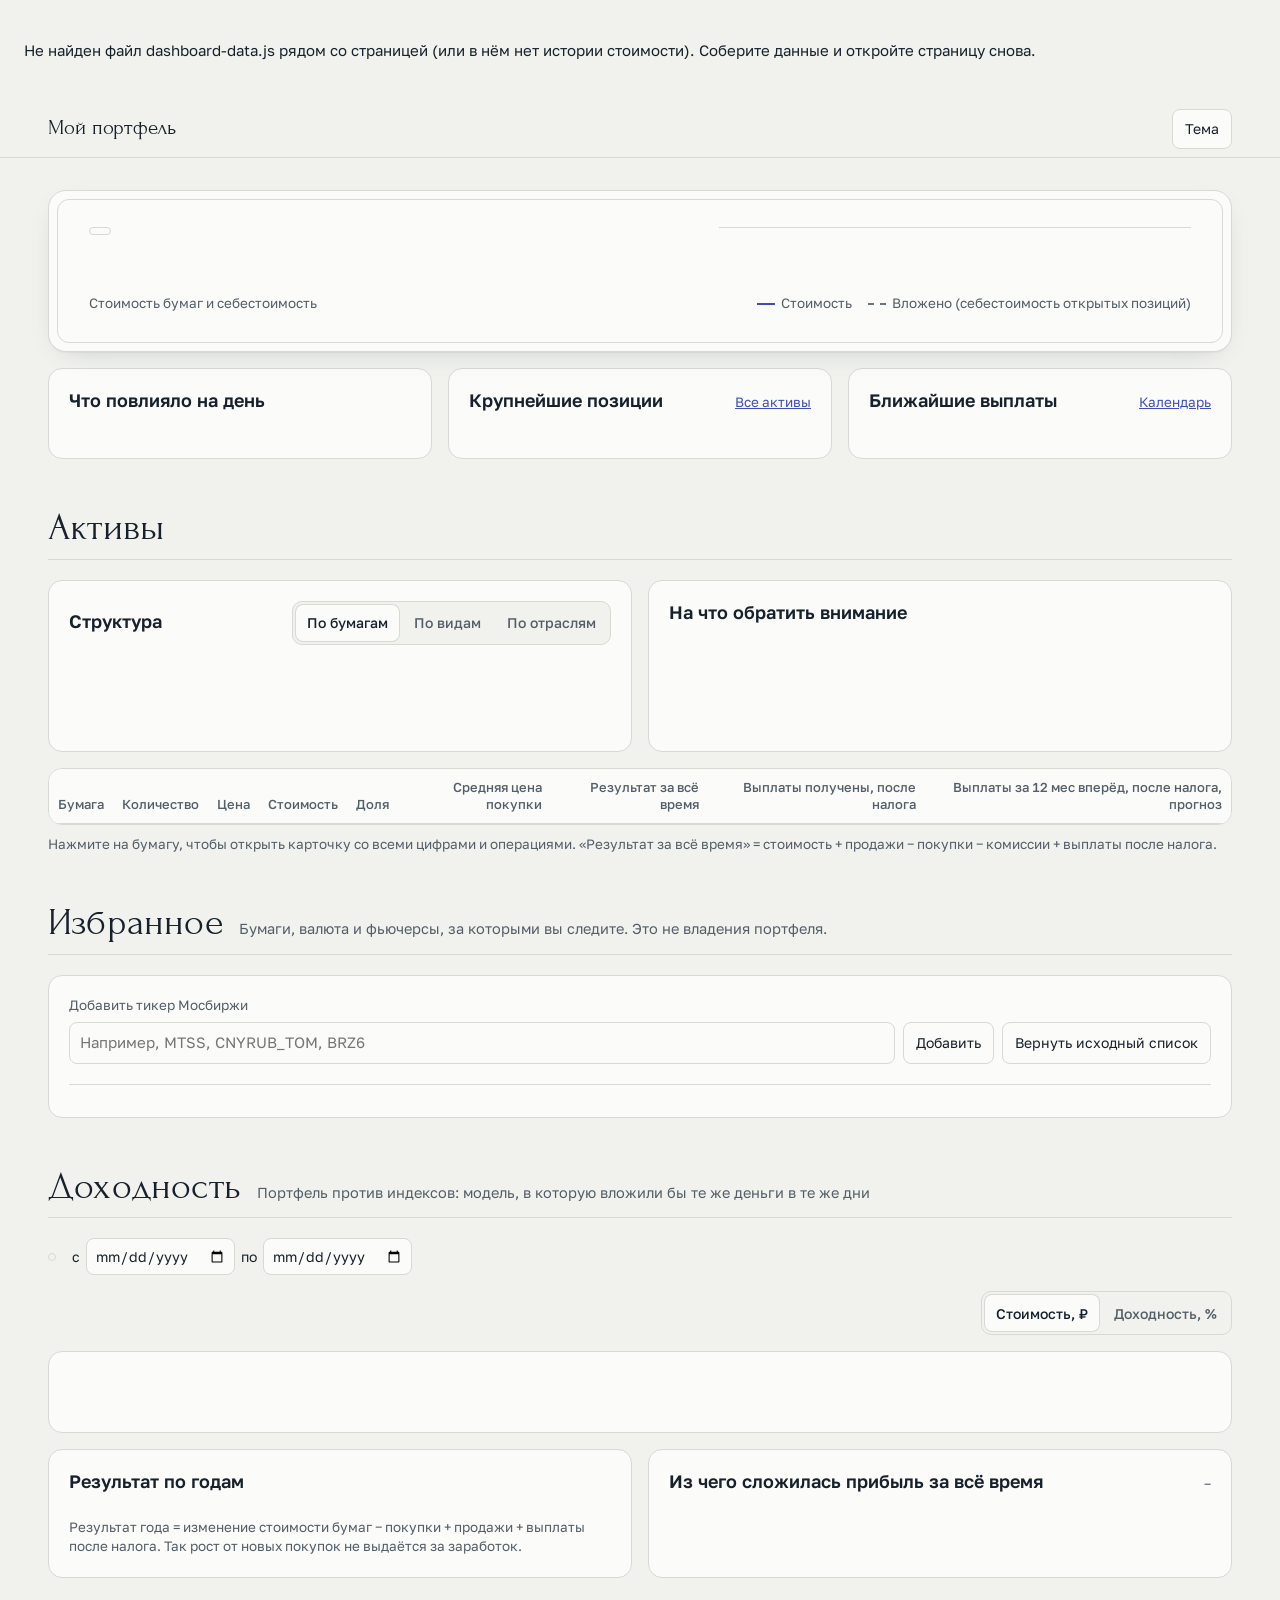
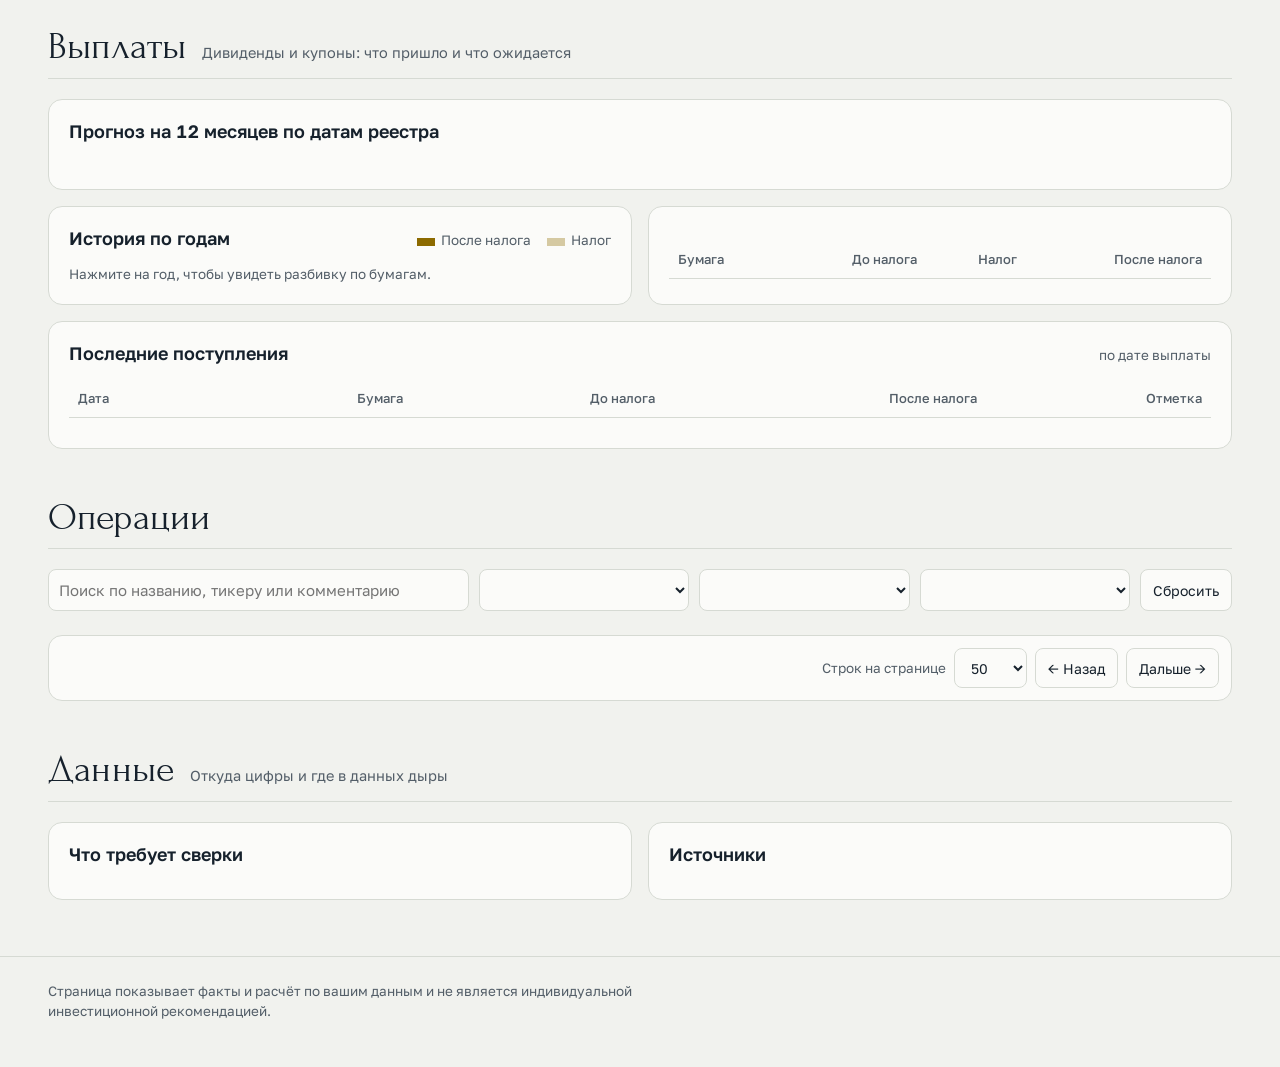
==== skills/portfolio/dashboard/index.html @ 291c9d01 "Навык «Портфель»: личный дашборд инвестиций для ИИ-агентов (DeepSeek Harness, Claude Code) Co-Author" ====
<!doctype html>
<html lang="ru">
<head>
<meta charset="utf-8">
<meta name="viewport" content="width=device-width, initial-scale=1, viewport-fit=cover">
<title>Мой портфель</title>
<meta name="claude:viewport-fit-sides" content="cover">
<link rel="preconnect" href="https://fonts.googleapis.com">
<link rel="preconnect" href="https://fonts.gstatic.com" crossorigin>
<link rel="stylesheet" href="https://fonts.googleapis.com/css2?family=Forum&family=Golos+Text:wght@400;500;600;700&display=swap">
<link rel="stylesheet" href="styles.css">
<!-- свои доработки оформления (обновление навыка этот файл не перезаписывает) -->
<link rel="stylesheet" href="custom.css">
</head>
<body>
<div class="pf-loader" role="status" aria-live="polite"><span class="pf-spin" aria-hidden="true"></span><span>Загружаем свежие цены с Мосбиржи…</span></div>
<header class="top">
  <div class="wrap">
    <a class="brand" href="#overview" id="brand">Мой портфель</a>
    <nav class="nav" aria-label="Разделы" id="nav"></nav>
    <span class="cur-sec" id="curSec">Обзор</span>
    <div class="top-right">
      <span class="stamp" id="stamp"></span>
      <select class="btn pf-sel" id="pfSel" aria-label="Портфель: все счета, брокер или счёт" hidden></select>
      <button class="btn" id="themeBtn" type="button">Тема<span class="tlabel" id="themeLabel">: как в системе</span></button>
      <button class="btn menu-btn" id="menuBtn" type="button" aria-expanded="false" aria-controls="menu">Разделы <span aria-hidden="true">▾</span></button>
    </div>
    <div class="menu" id="menu" hidden></div>
  </div>
</header>

<main class="wrap">
  <!-- ОБЗОР -->
  <section class="sec" id="overview" data-title="Обзор" style="padding-top:8px">
    <div class="cert">
      <canvas class="guil" id="guil" aria-hidden="true"></canvas>
      <div class="cert-in">
        <div>
          <div class="hero-tags"><div class="qstate" id="quoteState" role="status" aria-live="polite"></div><div class="qstate loaded" id="loadedState" hidden></div></div>
          <div class="eyebrow" id="heroLabel"></div>
          <div class="hero-num num" id="heroValue"></div>
          <div class="hero-split small" id="heroSplit"></div>
          <div class="day" id="heroDay"></div>
          <p class="thesis" id="thesis"></p>
        </div>
        <div class="kpis" id="kpis"></div>
        <div class="mini">
          <div class="mini-head">
            <span id="miniTitle">Стоимость бумаг и себестоимость</span>
            <span class="legend"><span><i style="border-color:var(--s-port)"></i>Стоимость</span><span><i class="dash" style="border-color:var(--s-inv)"></i>Вложено (себестоимость открытых позиций)</span></span>
          </div>
          <div class="chart" id="miniChart"></div>
        </div>
      </div>
    </div>

    <div class="grid g3" style="margin-top:16px">
      <div class="panel">
        <div class="panel-head"><h3>Что повлияло на день</h3><span class="small muted" id="dayDate"></span></div>
        <div class="rows" id="dayRows"></div>
        <p class="small muted" id="dayNote" style="margin:12px 0 0"></p>
      </div>
      <div class="panel">
        <div class="panel-head"><h3>Крупнейшие позиции</h3><a class="small" href="#assets">Все активы</a></div>
        <div class="rows" id="topRows"></div>
      </div>
      <div class="panel">
        <div class="panel-head"><h3>Ближайшие выплаты</h3><a class="small" href="#payouts">Календарь</a></div>
        <div class="rows" id="nextPay"></div>
      </div>
    </div>
  </section>

  <!-- АКТИВЫ -->
  <section class="sec" id="assets" data-title="Активы">
    <div class="sec-head"><h2>Активы</h2><p id="assetsSub"></p></div>
    <div class="grid g2" style="margin-bottom:16px">
      <div class="panel">
        <div class="panel-head">
          <h3>Структура</h3>
          <div class="seg" role="group" aria-label="Разрез структуры" id="structSeg">
            <button type="button" data-m="pos" aria-pressed="true">По бумагам</button>
            <button type="button" data-m="kind" aria-pressed="false">По видам</button>
            <button type="button" data-m="sector" aria-pressed="false">По отраслям</button>
          </div>
        </div>
        <div class="strip" id="strip" role="img"></div>
        <div class="rows" id="structRows"></div>
        <p class="small muted" id="structNote" style="margin:12px 0 0"></p>
      </div>
      <div class="panel" style="display:grid;gap:12px;align-content:start">
        <h3>На что обратить внимание</h3>
        <div id="concentration" style="display:grid;gap:10px"></div>
      </div>
    </div>
    <div class="tbl-wrap pos-table">
      <table id="posTable">
        <thead><tr>
          <th>Бумага</th><th>Количество</th><th>Цена</th><th>Стоимость</th><th>Доля</th><th>Средняя цена покупки</th>
          <th>Результат за всё время</th><th>Выплаты получены, после налога</th><th>Выплаты за 12 мес вперёд, после налога, прогноз</th>
        </tr></thead>
        <tbody></tbody><tfoot></tfoot>
      </table>
    </div>
    <div class="cards" id="posCards"></div>
    <p class="small muted" style="margin:10px 0 0">Нажмите на бумагу, чтобы открыть карточку со всеми цифрами и операциями. «Результат за всё время» = стоимость + продажи − покупки − комиссии + выплаты после налога.</p>
  </section>

  <!-- ИЗБРАННОЕ -->
  <section class="sec" id="watch" data-title="Избранное">
    <div class="sec-head"><h2>Избранное</h2><p>Бумаги, валюта и фьючерсы, за которыми вы следите. Это не владения портфеля.</p></div>
    <div class="panel">
      <form class="wl-form" id="wlForm" autocomplete="off">
        <label class="small muted" for="wlInput">Добавить тикер Мосбиржи</label>
        <div class="wl-in"><input id="wlInput" type="text" placeholder="Например, MTSS, CNYRUB_TOM, BRZ6" spellcheck="false"><button class="btn" type="submit" id="wlAdd">Добавить</button><button class="btn" type="button" id="wlReset">Вернуть исходный список</button></div>
        <div class="small" id="wlMsg" role="status" aria-live="polite"></div>
      </form>
      <div class="wl-list" id="wlList"></div>
      <p class="small muted" id="wlNote" style="margin:12px 0 0"></p>
    </div>
  </section>

  <!-- ДОХОДНОСТЬ -->
  <section class="sec" id="returns" data-title="Доходность">
    <div class="sec-head"><h2>Доходность</h2><p>Портфель против индексов: модель, в которую вложили бы те же деньги в те же дни</p></div>
    <div class="controls">
      <div class="seg" role="group" aria-label="Период" id="periodSeg"></div>
      <div class="daterange"><label for="dFrom">с</label><input type="date" id="dFrom"><label for="dTo">по</label><input type="date" id="dTo"></div>
    </div>
    <div class="controls">
      <div class="chips" id="idxChips" role="group" aria-label="Индексы для сравнения"></div>
      <div class="seg" role="group" aria-label="Режим графика" id="modeSeg" style="margin-left:auto">
        <button type="button" data-m="rub" aria-pressed="true">Стоимость, ₽</button>
        <button type="button" data-m="pct" aria-pressed="false">Доходность, %</button>
      </div>
    </div>
    <div class="panel" style="margin-bottom:16px">
      <div class="panel-head"><h3 id="periodTitle"></h3><span class="small muted" id="periodSub"></span></div>
      <div class="vs-cards" id="vsCards"></div>
      <div class="legend" id="bigLegend" style="margin-bottom:8px"></div>
      <div class="chart" id="bigChart"></div>
      <p class="small muted" id="modeNote" style="margin:10px 0 0"></p>
    </div>
    <div class="grid g2">
      <div class="panel">
        <div class="panel-head"><h3>Результат по годам</h3><span class="small muted" id="yearsSub"></span></div>
        <div class="legend" id="yearsLegend" style="margin-bottom:8px"></div>
        <div class="chart" id="yearsChart"></div>
        <p class="small muted" style="margin:10px 0 0">Результат года = изменение стоимости бумаг − покупки + продажи + выплаты после налога. Так рост от новых покупок не выдаётся за заработок.</p>
      </div>
      <div class="panel">
        <div class="panel-head"><h3>Из чего сложилась прибыль за всё время</h3><span class="small muted"><span id="chainFrom"></span> – <span id="chainTo"></span></span></div>
        <div class="chain" id="chain"></div>
      </div>
    </div>
  </section>

  <!-- ВЫПЛАТЫ -->
  <section class="sec" id="payouts" data-title="Выплаты">
    <div class="sec-head"><h2>Выплаты</h2><p>Дивиденды и купоны: что пришло и что ожидается</p></div>
    <div class="panel" style="margin-bottom:16px">
      <div class="panel-head"><h3>Прогноз на 12 месяцев по датам реестра</h3><span class="small muted" id="fcSub"></span></div>
      <div class="cal" id="cal"></div>
      <p class="small muted" id="fcNote" style="margin:12px 0 0"></p>
    </div>
    <div class="grid g2">
      <div class="panel">
        <div class="panel-head"><h3>История по годам</h3>
          <span class="legend"><span><i style="border-color:var(--gold);border-top-width:8px"></i>После налога</span><span><i style="border-color:var(--gold);border-top-width:8px;opacity:.35"></i>Налог</span></span>
        </div>
        <div class="chart" id="divChart"></div>
        <p class="small muted" style="margin:8px 0 0">Нажмите на год, чтобы увидеть разбивку по бумагам.</p>
      </div>
      <div class="panel">
        <div class="panel-head"><h3 id="yearTitle"></h3><div class="yearpick" id="yearPick"></div></div>
        <div class="tbl-wrap" style="border:0;border-radius:0">
          <table id="yearTable"><thead><tr><th>Бумага</th><th>До налога</th><th>Налог</th><th>После налога</th></tr></thead><tbody></tbody><tfoot></tfoot></table>
        </div>
      </div>
    </div>
    <div class="panel" style="margin-top:16px">
      <div class="panel-head"><h3>Последние поступления</h3><span class="small muted">по дате выплаты</span></div>
      <div class="tbl-wrap" style="border:0;border-radius:0">
        <table id="lastPay"><thead><tr><th>Дата</th><th>Бумага</th><th>До налога</th><th>После налога</th><th>Отметка</th></tr></thead><tbody></tbody></table>
      </div>
      <p class="small muted" id="estNote" style="margin:10px 0 0"></p>
    </div>
  </section>

  <!-- ОПЕРАЦИИ -->
  <section class="sec" id="ops" data-title="Операции">
    <div class="sec-head"><h2>Операции</h2><p id="opsSub"></p></div>
    <div class="filters">
      <input class="search" id="fQ" type="search" placeholder="Поиск по названию, тикеру или комментарию" aria-label="Поиск">
      <select id="fType" aria-label="Тип операции"></select>
      <select id="fTicker" aria-label="Бумага"></select>
      <select id="fYear" aria-label="Год"></select>
      <button class="btn" id="fReset" type="button">Сбросить</button>
    </div>
    <div class="ops-sum" id="opsSum"></div>
    <div class="tbl-wrap">
      <div class="op-list" id="opList"></div>
      <div class="pager">
        <span class="small muted" id="pgInfo"></span>
        <span style="display:flex;gap:8px;align-items:center;flex-wrap:wrap">
          <label class="small muted" for="pgSize">Строк на странице</label>
          <select id="pgSize" class="btn"><option>25</option><option selected>50</option><option>100</option></select>
          <button class="btn" id="pgPrev" type="button">← Назад</button>
          <button class="btn" id="pgNext" type="button">Дальше →</button>
        </span>
      </div>
    </div>
  </section>

  <!-- ДАННЫЕ -->
  <section class="sec" id="data" data-title="Данные">
    <div class="sec-head"><h2>Данные</h2><p id="dataSub">Откуда цифры и где в данных дыры</p></div>
    <div class="grid g2">
      <div class="panel" style="display:grid;gap:12px;align-content:start">
        <h3>Что требует сверки</h3>
        <div id="warns" style="display:grid;gap:10px"></div>
      </div>
      <div class="panel" style="display:grid;gap:12px;align-content:start">
        <h3>Источники</h3>
        <div class="facts" style="grid-template-columns:1fr" id="srcFacts"></div>
      </div>
    </div>
    <div class="panel" style="margin-top:16px" id="reconPanel" hidden>
      <div class="panel-head"><h3>Сверка со Snowball</h3><span class="small muted" id="reconSub"></span></div>
      <div class="tbl-wrap" style="border:0;border-radius:0">
        <table class="recon" id="recon"><thead><tr><th>Показатель</th><th>Здесь</th><th>Snowball</th><th>Почему отличается</th></tr></thead><tbody></tbody></table>
      </div>
    </div>
  </section>
</main>

<footer>
  <div class="wrap">
    <p>Страница показывает факты и расчёт по вашим данным и не является индивидуальной инвестиционной рекомендацией.</p>
    <p id="footSrc"></p>
  </div>
</footer>

<dialog id="dlg" aria-labelledby="dlgTitle">
  <div class="dlg-h"><div><h3 id="dlgTitle"></h3><div class="small muted" id="dlgSub"></div></div><button class="btn" type="button" id="dlgClose">Закрыть</button></div>
  <div class="dlg-b" id="dlgBody"></div>
</dialog>

<!-- Данные человека: файл рядом со страницей, задаёт window.DATA -->
<script src="dashboard-data.js"></script>
<!-- Код дашборда: обычные скрипты по порядку (не модули — страница открывается с диска) -->
<script src="js/core.js"></script>
<script src="js/charts.js"></script>
<script src="js/benchmark.js"></script>
<script src="js/live.js"></script>
<script src="js/overview.js"></script>
<script src="js/assets.js"></script>
<script src="js/watchlist.js"></script>
<script src="js/returns.js"></script>
<script src="js/payouts.js"></script>
<script src="js/operations.js"></script>
<script src="js/data.js"></script>
<!-- свои доработки (обновление навыка этот файл не перезаписывает); подключён до app.js -->
<script src="custom.js"></script>
<script src="js/app.js"></script>
</body>
</html>
---- skills/portfolio/dashboard/styles.css ----
/* Стили дашборда. В начале — токены темы (цвета, шрифты): меняйте оформление здесь, а не по всему файлу. */
/* Раскладка: «ценная бумага» — первый экран оформлен как лист сертификата с гильошем и главной суммой,
   дальше — спокойная книга учёта: разделы друг под другом, липкая навигация, числа по правому краю. */
:root {
  /* палитра: бумага, чернила, вторичный текст, линейка, индиго ценной бумаги (портфель), золото выплат */
  --paper: #F1F2EE;
  --sheet: #FBFBF9;
  --ink: #16212C;
  --muted: #535E68;
  --rule: #D6DAD3;
  --accent: #3F4FB8;
  --gold: #8C6A00;
  /* смысловые цвета результата — отдельно от акцента */
  --up: #12704A;
  --down: #B3261E;
  --warn: #9A5B00;
  /* серии графиков (проверено валидатором на светлом фоне) */
  --s-port: #3F4FB8;
  --s-MCFTR: #008C80;
  --s-IMOEX: #D0661F;
  --s-RGBITR: #B8458A;
  --s-RUCBTRNS: #A88600;
  --s-inv: #6A747D;
  --accent-soft: rgba(63, 79, 184, .10);
  --gold-soft: rgba(140, 106, 0, .14);
  --shadow: 0 1px 0 rgba(22, 33, 44, .04), 0 8px 28px -18px rgba(22, 33, 44, .35);
  /* шрифты: Forum — гравированные заголовки (сдержанно), Golos Text — текст и все числа */
  --f-display: "Forum", "Times New Roman", serif;
  --f-body: "Golos Text", "Segoe UI", system-ui, -apple-system, sans-serif;
  color-scheme: light;
}
@media (prefers-color-scheme: dark) {
  :root:not([data-theme="light"]) {
    --paper: #0E1317; --sheet: #151B21; --ink: #E7EAE4; --muted: #A1ABB3; --rule: #2A343C;
    --accent: #8C99F2; --gold: #E0B54A; --up: #4CC38A; --down: #FF8A7A; --warn: #E9A23B;
    --s-port: #7584EC; --s-MCFTR: #159A92; --s-IMOEX: #D2692A; --s-RGBITR: #CC5A9A; --s-RUCBTRNS: #AE8A00; --s-inv: #8E98A1;
    --accent-soft: rgba(140, 153, 242, .13); --gold-soft: rgba(224, 181, 74, .14);
    --shadow: 0 1px 0 rgba(0,0,0,.2), 0 10px 30px -20px rgba(0,0,0,.8);
    color-scheme: dark;
  }
}
:root[data-theme="dark"] {
  --paper: #0E1317; --sheet: #151B21; --ink: #E7EAE4; --muted: #A1ABB3; --rule: #2A343C;
  --accent: #8C99F2; --gold: #E0B54A; --up: #4CC38A; --down: #FF8A7A; --warn: #E9A23B;
  --s-port: #7584EC; --s-MCFTR: #159A92; --s-IMOEX: #D2692A; --s-RGBITR: #CC5A9A; --s-RUCBTRNS: #AE8A00; --s-inv: #8E98A1;
  --accent-soft: rgba(140, 153, 242, .13); --gold-soft: rgba(224, 181, 74, .14);
  --shadow: 0 1px 0 rgba(0,0,0,.2), 0 10px 30px -20px rgba(0,0,0,.8);
  color-scheme: dark;
}

*, *::before, *::after { box-sizing: border-box; }
html { -webkit-text-size-adjust: 100%; scroll-behavior: smooth; padding-top: env(safe-area-inset-top, 0px); padding-bottom: env(safe-area-inset-bottom, 0px); }
@media (prefers-reduced-motion: reduce) { html { scroll-behavior: auto; } * { transition: none !important; animation: none !important; } }
body { margin: 0; background: var(--paper); color: var(--ink); font: 400 15px/1.5 var(--f-body); font-variant-numeric: tabular-nums; }
[hidden] { display: none !important; }
a { color: var(--accent); }
button, input, select { font: inherit; color: inherit; }
:focus-visible { outline: 2px solid var(--accent); outline-offset: 2px; border-radius: 4px; }
.num { font-variant-numeric: tabular-nums; white-space: nowrap; }
.up { color: var(--up); } .down { color: var(--down); }
.muted { color: var(--muted); }
.small { font-size: 13.5px; line-height: 1.45; }

.wrap { max-width: 1240px; margin: 0 auto; padding-left: max(16px, env(safe-area-inset-left, 0px)); padding-right: max(16px, env(safe-area-inset-right, 0px)); }
@media (min-width: 768px) { .wrap { padding-left: max(28px, env(safe-area-inset-left, 0px)); padding-right: max(28px, env(safe-area-inset-right, 0px)); } }

/* шапка и навигация */
.top { position: sticky; top: env(safe-area-inset-top, 0px); z-index: 20; background: color-mix(in srgb, var(--paper) 88%, transparent); backdrop-filter: blur(10px); -webkit-backdrop-filter: blur(10px); border-bottom: 1px solid var(--rule); }
.top .wrap { display: flex; align-items: center; gap: 16px; min-height: 56px; }
.brand { font-family: var(--f-display); font-size: 21px; letter-spacing: .01em; white-space: nowrap; text-decoration: none; color: var(--ink); }
.nav { display: flex; gap: 2px; margin-left: 8px; }
.nav a { text-decoration: none; color: var(--muted); padding: 8px 12px; border-radius: 8px; font-weight: 500; font-size: 15px; }
.nav a:hover { color: var(--ink); background: var(--accent-soft); }
.nav a.on { color: var(--ink); box-shadow: inset 0 -2px 0 var(--accent); border-radius: 0; }
.top-right { margin-left: auto; display: flex; align-items: center; gap: 8px; }
.stamp { font-size: 13px; color: var(--muted); white-space: nowrap; display: inline-flex; align-items: center; gap: 6px; }
#themeBtn { white-space: nowrap; }
@media (max-width: 1180px) { .stamp { display: none; } }
@media (max-width: 1300px) { .tlabel { display: none; } }
.btn { border: 1px solid var(--rule); background: var(--sheet); border-radius: 8px; padding: 8px 12px; min-height: 40px; cursor: pointer; font-size: 14px; }
.btn:hover { border-color: var(--muted); }
/* переключатель портфеля (Все счета / брокер / счёт) — тот же вид, что у кнопок */
.pf-sel { flex: 0 1 auto; max-width: 220px; min-width: 96px; text-overflow: ellipsis; padding-right: 8px; color: var(--ink); }
.has-pf .top-right { min-width: 0; }
/* с переключателем в шапке тесно: штамп цен (он же есть на первом экране) и подпись темы не показываем */
.has-pf .stamp, .has-pf .tlabel { display: none; }
.pf-sel optgroup, .pf-sel option { background: var(--sheet); color: var(--ink); }
.menu-btn, .cur-sec { display: none; }
.menu { position: absolute; right: max(16px, env(safe-area-inset-right, 0px)); top: 100%; background: var(--sheet); border: 1px solid var(--rule); border-radius: 12px; box-shadow: var(--shadow); padding: 6px; display: grid; min-width: 200px; }
.menu a { padding: 12px 14px; text-decoration: none; color: var(--ink); border-radius: 8px; font-size: 16px; }
.menu a:hover, .menu a.on { background: var(--accent-soft); }
/* меню «Разделы» вместо строки разделов: до 1020 px (строка разделов шире), с переключателем портфеля — до 1120 px */
@media (min-width: 1021px) { body:not(.has-pf) .menu { display: none !important; } }
@media (min-width: 1121px) { .menu { display: none !important; } }
@media (min-width: 1021px) and (max-width: 1120px) {
  .has-pf .nav { display: none; }
  .has-pf .menu-btn { display: inline-flex; align-items: center; gap: 6px; }
  .has-pf .cur-sec { display: block; font-family: var(--f-display); font-size: 22px; white-space: nowrap; overflow: hidden; text-overflow: ellipsis; min-width: 0; }
  .has-pf .brand { display: none; }
}
@media (max-width: 1020px) {
  .nav { display: none; }
  .menu-btn { display: inline-flex; align-items: center; gap: 6px; }
  .cur-sec { display: block; font-family: var(--f-display); font-size: 22px; white-space: nowrap; overflow: hidden; text-overflow: ellipsis; min-width: 0; }
  .stamp, .brand, .tlabel { display: none; }
}
@media (max-width: 560px) {
  /* на телефоне место в шапке — переключателю портфеля; название раздела есть в меню «Разделы» */
  .has-pf .cur-sec { display: none; }
  .has-pf .top-right { flex: 1 1 auto; min-width: 0; }
  .has-pf .pf-sel { flex: 1 1 auto; max-width: none; width: 0; }
}

/* разделы */
main { padding-block: 24px 48px; }
section.sec { scroll-margin-top: calc(72px + env(safe-area-inset-top, 0px)); padding-block: 40px 8px; }
.sec-head { display: flex; align-items: baseline; gap: 16px; flex-wrap: wrap; margin-bottom: 20px; border-bottom: 1px solid var(--rule); padding-bottom: 10px; }
h1, h2, h3 { text-wrap: balance; margin: 0; }
h2 { font-family: var(--f-display); font-weight: 400; font-size: clamp(28px, 4vw, 38px); line-height: 1.1; letter-spacing: .005em; }
h3 { font-size: 18px; font-weight: 600; line-height: 1.3; }
.sec-head p { margin: 0; color: var(--muted); font-size: 14.5px; }
.panel { background: var(--sheet); border: 1px solid var(--rule); border-radius: 14px; padding: 20px; min-width: 0; }
.panel-head { display: flex; align-items: baseline; justify-content: space-between; gap: 12px; flex-wrap: wrap; margin-bottom: 14px; }
.panel-head .small { margin: 0; }
.grid { display: grid; gap: 16px; }
.g3 { grid-template-columns: repeat(3, minmax(0, 1fr)); }
.g2 { grid-template-columns: repeat(2, minmax(0, 1fr)); }
@media (max-width: 1000px) { .g3 { grid-template-columns: 1fr 1fr; } .g3 > :last-child { grid-column: 1 / -1; } }
@media (max-width: 700px) { .g3, .g2 { grid-template-columns: 1fr; } .g3 > :last-child { grid-column: auto; } }
.link { background: none; border: 0; padding: 0; color: var(--accent); cursor: pointer; text-decoration: underline; text-underline-offset: 3px; font-size: 14px; }

/* первый экран — лист ценной бумаги */
.cert { position: relative; overflow: hidden; background: var(--sheet); border: 1px solid var(--rule); border-radius: 18px; box-shadow: var(--shadow); }
.cert::before { content: ""; position: absolute; inset: 8px; border: 1px solid var(--rule); border-radius: 12px; pointer-events: none; }
.cert canvas.guil { position: absolute; right: -6%; top: 50%; transform: translateY(-50%); width: min(620px, 70%); aspect-ratio: 1; height: auto; pointer-events: none; }
.cert-in { position: relative; display: grid; grid-template-columns: minmax(0, 1.25fr) minmax(0, 1fr); gap: 28px 40px; padding: 36px 40px 32px; }
@media (max-width: 900px) { .cert-in { grid-template-columns: 1fr; padding: 26px 22px 22px; } .cert canvas.guil { width: 120%; right: -50%; top: 18%; opacity: .35; } }
.eyebrow { font-size: 13.5px; color: var(--muted); letter-spacing: .02em; }
.hero-num { font-size: clamp(40px, 7.4vw, 76px); font-weight: 600; line-height: 1.04; letter-spacing: -.02em; margin: 6px 0 10px; white-space: nowrap; }
.hero-num .cur { font-weight: 400; color: var(--muted); font-size: .62em; margin-left: .12em; }
.day { display: flex; gap: 10px; align-items: baseline; flex-wrap: wrap; font-size: 18px; font-weight: 600; }
.day .small { font-weight: 400; color: var(--muted); }
.thesis { margin: 22px 0 0; font-size: 19px; line-height: 1.45; max-width: 36ch; }
.thesis b { font-weight: 600; }
.thesis .small { display: block; margin-top: 6px; font-size: 13.5px; }
.kpis { display: grid; gap: 0; align-content: start; border-top: 1px solid var(--rule); }
.kpi { padding: 14px 0; border-bottom: 1px solid var(--rule); display: grid; grid-template-columns: minmax(0, 1fr) auto; gap: 2px 16px; align-items: baseline; }
.kpi .k-l { font-size: 14px; color: var(--muted); }
.kpi .k-v { font-size: clamp(22px, 2.6vw, 28px); font-weight: 600; line-height: 1.2; text-align: right; white-space: nowrap; }
.kpi .k-n { grid-column: 1 / -1; font-size: 13px; color: var(--muted); }
@media (max-width: 480px) { .kpi { grid-template-columns: 1fr; } .kpi .k-v { text-align: left; } }
.mini { grid-column: 1 / -1; }
.mini-head { display: flex; justify-content: space-between; gap: 12px; flex-wrap: wrap; font-size: 13.5px; color: var(--muted); margin-bottom: 6px; }
.legend { display: flex; flex-wrap: wrap; gap: 6px 16px; font-size: 13.5px; color: var(--muted); }
.legend i { display: inline-block; width: 18px; height: 0; border-top: 2px solid; vertical-align: middle; margin-right: 6px; }
.legend i.dash { border-top-style: dashed; }

/* графики */
.chart { position: relative; width: 100%; }
.chart canvas { display: block; width: 100%; touch-action: pan-y; }
.tip { position: absolute; z-index: 5; pointer-events: none; background: var(--sheet); border: 1px solid var(--rule); border-radius: 10px; padding: 10px 12px; box-shadow: var(--shadow); font-size: 13px; line-height: 1.45; min-width: 210px; max-width: 290px; }
.tip .t-d { font-weight: 600; margin-bottom: 4px; }
.tip .t-r { display: flex; justify-content: space-between; gap: 14px; }
.tip .t-r span:first-child { color: var(--muted); }
.tip .sw { display: inline-block; width: 8px; height: 8px; border-radius: 50%; margin-right: 6px; vertical-align: 1px; }

/* списки с полосками */
.rows { display: grid; gap: 10px; }
.row { display: grid; grid-template-columns: minmax(0, 1fr) auto; gap: 4px 12px; align-items: baseline; }
.row .r-n { min-width: 0; overflow-wrap: anywhere; }
.row .r-n .tk { color: var(--muted); font-size: 12.5px; margin-left: 6px; }
.row .r-v { text-align: right; white-space: nowrap; }
.bar { grid-column: 1 / -1; height: 6px; background: var(--accent-soft); border-radius: 3px; position: relative; overflow: hidden; }
.bar > b { position: absolute; top: 0; bottom: 0; border-radius: 3px; background: var(--accent); }
.bar.div { background: transparent; }
.bar.div::after { content: ""; position: absolute; left: 50%; top: -2px; bottom: -2px; width: 1px; background: var(--rule); }
.bar.div > b.up { background: var(--up); } .bar.div > b.down { background: var(--down); }
.pill { display: inline-block; font-size: 12px; font-weight: 500; padding: 2px 8px; border-radius: 999px; border: 1px solid currentColor; white-space: nowrap; line-height: 1.5; }
.pill.fc { color: var(--muted); border-style: dashed; }
.pill.an { color: var(--accent); }
.pill.est { color: var(--warn); border-style: dotted; }
.pill.fact { color: var(--up); }
.note { border: 1px solid var(--rule); border-left: 3px solid var(--warn); background: var(--sheet); border-radius: 10px; padding: 12px 14px; font-size: 14px; }
.note b { font-weight: 600; }

/* сегменты, переключатели */
.seg { display: inline-flex; flex-wrap: wrap; gap: 4px; background: var(--paper); border: 1px solid var(--rule); border-radius: 10px; padding: 3px; }
.seg button { border: 0; background: transparent; border-radius: 7px; padding: 7px 11px; min-height: 36px; cursor: pointer; font-size: 14px; color: var(--muted); font-weight: 500; }
.seg button[aria-pressed="true"] { background: var(--sheet); color: var(--ink); box-shadow: 0 0 0 1px var(--rule); }
.chips { display: flex; flex-wrap: wrap; gap: 6px; }
.chip { display: inline-flex; align-items: center; gap: 8px; border: 1px solid var(--rule); background: var(--sheet); border-radius: 999px; padding: 6px 12px; min-height: 36px; cursor: pointer; font-size: 14px; }
.chip .sw { width: 10px; height: 10px; border-radius: 50%; background: var(--c); opacity: .3; }
.chip[aria-pressed="true"] { border-color: var(--c); }
.chip[aria-pressed="true"] .sw { opacity: 1; }
.chip:disabled { opacity: .5; cursor: not-allowed; }
.controls { display: flex; flex-wrap: wrap; gap: 12px 16px; align-items: center; margin-bottom: 16px; }
.daterange { display: inline-flex; gap: 6px; align-items: center; font-size: 14px; flex-wrap: wrap; }
.daterange input { border: 1px solid var(--rule); background: var(--sheet); border-radius: 8px; padding: 6px 8px; min-height: 36px; }

/* сравнение */
.vs-cards { display: grid; gap: 12px; grid-template-columns: repeat(auto-fit, minmax(300px, 1fr)); margin-bottom: 16px; }
.vs { background: var(--sheet); border: 1px solid var(--rule); border-radius: 14px; padding: 16px 18px; display: grid; gap: 8px; align-content: start; min-width: 0; }
.vs .v-h { display: flex; gap: 8px; align-items: center; font-size: 14px; color: var(--muted); }
.vs .v-h .sw { width: 10px; height: 10px; border-radius: 50%; flex: none; }
.vs .v-main { font-size: 17px; line-height: 1.35; }
.vs .v-main b { font-size: 21px; font-weight: 600; display: block; overflow-wrap: anywhere; }
.vs dl { margin: 0; display: grid; grid-template-columns: minmax(0, 1fr) auto; gap: 3px 12px; font-size: 13.5px; }
.vs dt { color: var(--muted); } .vs dd { margin: 0; text-align: right; white-space: nowrap; }

/* таблицы */
.tbl-wrap { overflow-x: auto; border: 1px solid var(--rule); border-radius: 14px; background: var(--sheet); }
table { border-collapse: collapse; width: 100%; font-size: 14px; }
th, td { padding: 10px 9px; text-align: right; white-space: nowrap; border-bottom: 1px solid var(--rule); }
th { font-weight: 500; color: var(--muted); font-size: 13px; background: var(--sheet); position: sticky; top: 0; vertical-align: bottom; line-height: 1.3; white-space: normal; }
th:first-child, td:first-child { text-align: left; }
tbody tr:last-child td { border-bottom: 0; }
tbody tr.click { cursor: pointer; }
tbody tr.click:hover td { background: var(--accent-soft); }
td .nm { font-weight: 500; white-space: normal; min-width: 140px; display: block; }
td .tk { color: var(--muted); font-size: 12.5px; }
tfoot td { font-weight: 600; border-top: 1px solid var(--rule); border-bottom: 0; }
.cards { display: none; gap: 10px; }
.card { background: var(--sheet); border: 1px solid var(--rule); border-radius: 12px; padding: 14px; display: grid; gap: 6px; text-align: left; width: 100%; cursor: pointer; }
.card .c-top { display: flex; justify-content: space-between; gap: 10px; align-items: baseline; }
.card .c-top b { font-weight: 600; font-size: 16px; }
.card dl { margin: 0; display: grid; grid-template-columns: minmax(0, 1fr) auto; gap: 2px 12px; font-size: 14px; }
.card dt { color: var(--muted); } .card dd { margin: 0; text-align: right; }
@media (max-width: 760px) { .pos-table { display: none; } .cards { display: grid; } }

/* структура */
.strip { display: flex; gap: 2px; height: 44px; border-radius: 8px; overflow: hidden; margin-bottom: 16px; }
.strip > div { min-width: 3px; display: block; line-height: 44px; padding: 0 8px; font-size: 13px; font-weight: 500; white-space: nowrap; overflow: hidden; text-overflow: ellipsis; }

/* статус цен и избранное */
.hero-tags { display: flex; flex-wrap: wrap; gap: 8px; margin-bottom: 10px; }
.qstate { display: inline-flex; align-items: center; gap: 8px; font-size: 13px; color: var(--muted); border: 1px solid var(--rule); border-radius: 999px; padding: 3px 10px; background: var(--sheet); }
.qdot { width: 8px; height: 8px; border-radius: 50%; background: var(--muted); flex: none; }
.qdot.live { background: var(--up); box-shadow: 0 0 0 3px color-mix(in srgb, var(--up) 25%, transparent); }
.qdot.closed { background: var(--gold); }
.qdot.error { background: var(--down); }
.hero-split { margin: -4px 0 12px; color: var(--muted); }
.hero-split b { color: var(--ink); font-weight: 600; }
.wl-form { display: grid; gap: 6px; margin-bottom: 14px; }
.wl-in { display: flex; gap: 8px; flex-wrap: wrap; }
.wl-in input::placeholder { text-transform: none; }
.wl-in input { flex: 1 1 220px; min-width: 0; border: 1px solid var(--rule); background: var(--sheet); border-radius: 8px; padding: 8px 10px; min-height: 42px; text-transform: uppercase; }
.wl-list { display: grid; border-top: 1px solid var(--rule); }
.wl { display: grid; grid-template-columns: minmax(0, 1.6fr) minmax(0, 1fr) minmax(0, .8fr) minmax(0, 1fr) 140px 44px; gap: 4px 12px; padding: 10px 0; border-bottom: 1px solid var(--rule); align-items: center; font-size: 14px; }
.wl.h { color: var(--muted); font-size: 13px; }
.wl > :nth-child(n+2):not(:last-child) { text-align: right; }
.wl .w-n { min-width: 0; overflow-wrap: anywhere; }
.wl .w-n .tk { color: var(--muted); font-size: 12.5px; display: block; }
.wl .rm { border: 1px solid var(--rule); background: var(--sheet); border-radius: 8px; width: 40px; height: 40px; cursor: pointer; color: var(--muted); font-size: 18px; line-height: 1; }
.wl .rm:hover { color: var(--down); border-color: var(--down); }
.sugg { display: flex; flex-wrap: wrap; gap: 6px; margin-top: 6px; }
@media (max-width: 700px) {
  .wl { grid-template-columns: minmax(0, 1fr) auto 44px; }
  .wl.h { display: none; }
  .wl > :nth-child(1) { grid-column: 1; grid-row: 1; }
  .wl > :nth-child(2) { grid-column: 2; grid-row: 1; }
  .wl > :nth-child(3), .wl > :nth-child(4) { grid-row: 2; text-align: left !important; font-size: 13px; }
  .wl > :nth-child(3) { grid-column: 1; }
  .wl > :nth-child(4) { grid-column: 2; text-align: right !important; }
  .wl > :nth-child(5) { display: none; }
  .wl > :nth-child(6) { grid-column: 3; grid-row: 1 / span 2; }
}

/* выплаты */
.cal { display: grid; grid-template-columns: repeat(4, minmax(0, 1fr)); gap: 8px; }
@media (max-width: 900px) { .cal { grid-template-columns: repeat(3, minmax(0, 1fr)); } }
@media (max-width: 560px) { .cal { grid-template-columns: repeat(2, minmax(0, 1fr)); } }
.mon { border: 1px solid var(--rule); border-radius: 10px; padding: 10px; background: var(--sheet); min-height: 92px; display: grid; gap: 6px; align-content: start; min-width: 0; }
.mon.has { border-color: color-mix(in srgb, var(--gold) 55%, var(--rule)); background: linear-gradient(var(--gold-soft), var(--gold-soft)), var(--sheet); }
.mon .m-h { display: flex; justify-content: space-between; gap: 6px; font-size: 13px; color: var(--muted); }
.mon .m-h b { color: var(--ink); font-weight: 600; }
.mon .it { font-size: 13px; line-height: 1.35; overflow-wrap: anywhere; }
.mon .it .num { font-weight: 600; }
.yearpick { display: flex; flex-wrap: wrap; gap: 4px; }

/* операции */
.filters { display: grid; grid-template-columns: minmax(0, 2fr) repeat(3, minmax(0, 1fr)) auto; gap: 10px; margin-bottom: 12px; }
@media (max-width: 900px) { .filters { grid-template-columns: 1fr 1fr; } .filters .search { grid-column: 1 / -1; } }
.filters input, .filters select { border: 1px solid var(--rule); background: var(--sheet); border-radius: 8px; padding: 8px 10px; min-height: 42px; width: 100%; min-width: 0; }
.ops-sum { display: flex; flex-wrap: wrap; gap: 6px 20px; font-size: 14px; margin-bottom: 12px; }
.ops-sum span b { font-weight: 600; }
.op-list { display: grid; }
.op { display: grid; grid-template-columns: 96px minmax(0, 1.4fr) minmax(0, 1fr) minmax(0, 1fr) minmax(0, 1fr); gap: 4px 12px; padding: 10px 12px; border-bottom: 1px solid var(--rule); align-items: baseline; font-size: 14px; }
.op.h { color: var(--muted); font-size: 13px; }
.op > :nth-child(n+3) { text-align: right; }
.op .o-a { min-width: 0; overflow-wrap: anywhere; }
.op .o-t { font-size: 12.5px; color: var(--muted); display: block; }
.op .o-n { font-size: 12.5px; color: var(--muted); display: block; }
@media (max-width: 700px) {
  .op { grid-template-columns: minmax(0, 1fr) auto; }
  .op.h { display: none; }
  .op > :nth-child(1) { grid-column: 1 / -1; color: var(--muted); font-size: 13px; text-align: left; }
  .op > :nth-child(3), .op > :nth-child(4) { grid-column: 1; text-align: left; font-size: 13px; color: var(--muted); }
  .op > :nth-child(5) { grid-row: 2; grid-column: 2; }
  .op > .na { display: none; }
}
.pager { display: flex; gap: 8px; align-items: center; justify-content: space-between; flex-wrap: wrap; padding: 12px; }

/* карточка бумаги */
dialog { border: 1px solid var(--rule); border-radius: 16px; padding: 0; background: var(--sheet); color: var(--ink); width: min(760px, calc(100vw - 24px)); max-height: calc(100dvh - 32px); box-shadow: var(--shadow); }
dialog::backdrop { background: rgba(10, 14, 18, .45); }
.dlg-h { position: sticky; top: 0; background: var(--sheet); padding: 18px 20px 12px; border-bottom: 1px solid var(--rule); display: flex; gap: 12px; align-items: start; justify-content: space-between; }
.dlg-b { padding: 16px 20px 22px; display: grid; gap: 18px; }
.facts { display: grid; grid-template-columns: repeat(2, minmax(0, 1fr)); gap: 0 24px; }
@media (max-width: 560px) { .facts { grid-template-columns: 1fr; } }
.facts div { display: flex; justify-content: space-between; gap: 12px; padding: 7px 0; border-bottom: 1px solid var(--rule); font-size: 14px; }
.facts div span:first-child { color: var(--muted); }
.facts div span:last-child { text-align: right; }

/* состав прибыли */
.chain { display: grid; gap: 0; font-size: 15px; }
.chain div { display: grid; grid-template-columns: 22px minmax(0, 1fr) auto; gap: 10px; padding: 9px 0; border-bottom: 1px solid var(--rule); align-items: baseline; }
.chain div .op-s { color: var(--muted); text-align: center; font-weight: 600; }
.chain div.tot { border-bottom: 0; border-top: 2px solid var(--ink); font-weight: 600; }
.chain .small { display: block; }

table.recon td:first-child { white-space: normal; min-width: 170px; }
footer { border-top: 1px solid var(--rule); padding-block: 24px 40px; color: var(--muted); font-size: 13.5px; }
footer p { margin: 0 0 6px; max-width: 80ch; }
svg text { font-family: var(--f-body); }

/* экран загрузки: при первом открытии, пока нет ни сохранённых, ни свежих цен */
.pf-loader { display: none; }
body.pf-loading .pf-loader { display: flex; position: fixed; inset: 0; z-index: 50; align-items: center; justify-content: center; gap: 12px; background: var(--paper); color: var(--muted); font-size: 15px; padding: 0 max(16px, env(safe-area-inset-right, 0px)) 0 max(16px, env(safe-area-inset-left, 0px)); }
.pf-spin { width: 18px; height: 18px; border-radius: 50%; border: 2px solid var(--rule); border-top-color: var(--accent); animation: pf-spin .8s linear infinite; }
@keyframes pf-spin { to { transform: rotate(360deg); } }
@media (prefers-reduced-motion: reduce) { .pf-spin { animation-duration: 2.4s; } }
---- skills/portfolio/dashboard/custom.css ----
/* custom.css — своё оформление дашборда. Этот файл ваш: обновление навыка его не перезаписывает.
   Подключён после styles.css. Цвета — через переменные темы (var(--accent) и т. п.), чтобы работала тёмная тема. */
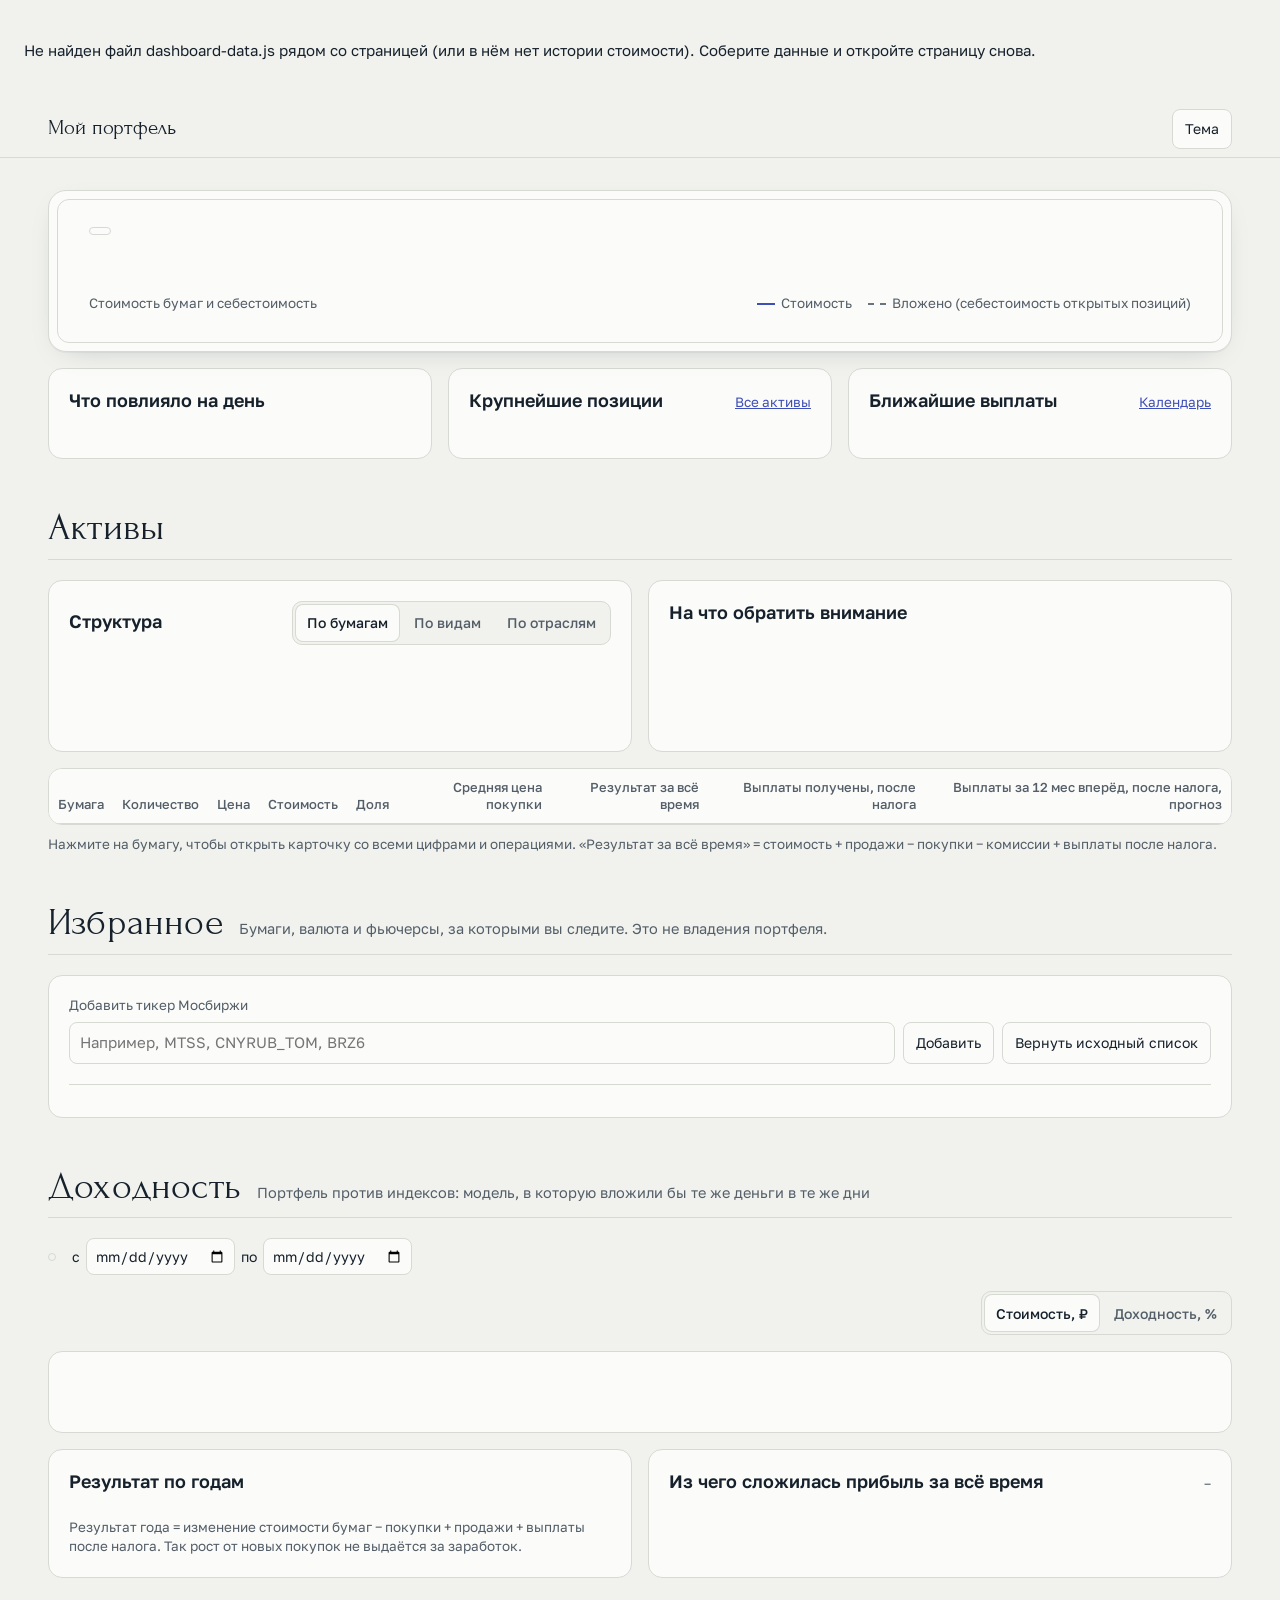
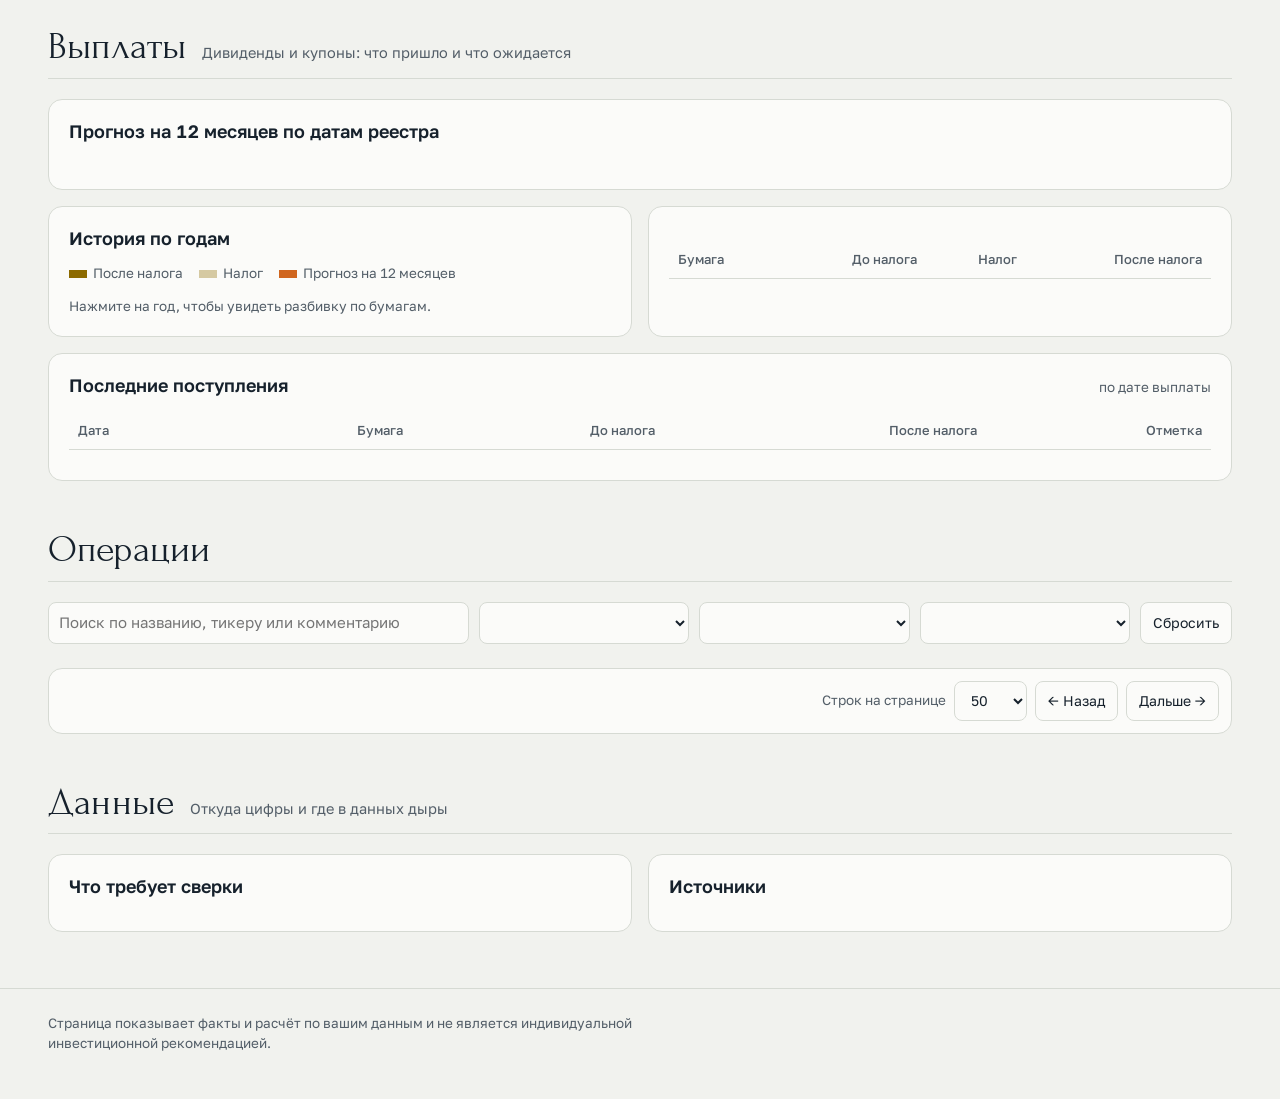
==== commit 76fd609c: "Выплаты: столбик прогноза на 12 месяцев в истории по годам Проверено: тесты навыка прошли.  Co-Autho" ====
--- a/skills/portfolio/dashboard/index.html
+++ b/skills/portfolio/dashboard/index.html
@@ -166,7 +166,7 @@
     <div class="grid g2">
       <div class="panel">
         <div class="panel-head"><h3>История по годам</h3>
-          <span class="legend"><span><i style="border-color:var(--gold);border-top-width:8px"></i>После налога</span><span><i style="border-color:var(--gold);border-top-width:8px;opacity:.35"></i>Налог</span></span>
+          <span class="legend"><span><i style="border-color:var(--gold);border-top-width:8px"></i>После налога</span><span><i style="border-color:var(--gold);border-top-width:8px;opacity:.35"></i>Налог</span><span><i style="border-color:var(--s-IMOEX);border-top-width:8px"></i>Прогноз на 12 месяцев</span></span>
         </div>
         <div class="chart" id="divChart"></div>
         <p class="small muted" style="margin:8px 0 0">Нажмите на год, чтобы увидеть разбивку по бумагам.</p>
--- a/skills/portfolio/dashboard/styles.css
+++ b/skills/portfolio/dashboard/styles.css
@@ -132,7 +132,7 @@
 /* первый экран — лист ценной бумаги */
 .cert { position: relative; overflow: hidden; background: var(--sheet); border: 1px solid var(--rule); border-radius: 18px; box-shadow: var(--shadow); }
 .cert::before { content: ""; position: absolute; inset: 8px; border: 1px solid var(--rule); border-radius: 12px; pointer-events: none; }
-.cert canvas.guil { position: absolute; right: -6%; top: 50%; transform: translateY(-50%); width: min(620px, 70%); aspect-ratio: 1; height: auto; pointer-events: none; }
+.cert canvas.guil { position: absolute; right: -24%; top: 50%; transform: translateY(-50%); width: min(920px, 86%); aspect-ratio: 1; height: auto; pointer-events: none; }
 .cert-in { position: relative; display: grid; grid-template-columns: minmax(0, 1.25fr) minmax(0, 1fr); gap: 28px 40px; padding: 36px 40px 32px; }
 @media (max-width: 900px) { .cert-in { grid-template-columns: 1fr; padding: 26px 22px 22px; } .cert canvas.guil { width: 120%; right: -50%; top: 18%; opacity: .35; } }
 .eyebrow { font-size: 13.5px; color: var(--muted); letter-spacing: .02em; }
@@ -140,10 +140,11 @@
 .hero-num .cur { font-weight: 400; color: var(--muted); font-size: .62em; margin-left: .12em; }
 .day { display: flex; gap: 10px; align-items: baseline; flex-wrap: wrap; font-size: 18px; font-weight: 600; }
 .day .small { font-weight: 400; color: var(--muted); }
-.thesis { margin: 22px 0 0; font-size: 19px; line-height: 1.45; max-width: 36ch; }
+.thesis { margin: 22px 0 0; font-size: 19px; line-height: 1.45; max-width: 52ch; }   /* строки до узора, а не обрываются на середине колонки */
 .thesis b { font-weight: 600; }
 .thesis .small { display: block; margin-top: 6px; font-size: 13.5px; }
-.kpis { display: grid; gap: 0; align-content: start; border-top: 1px solid var(--rule); }
+.kpis { display: grid; gap: 0; align-content: center; }   /* линии только между строками — сверху и снизу блок не обрублен */
+.kpi:last-child { border-bottom: 0; }
 .kpi { padding: 14px 0; border-bottom: 1px solid var(--rule); display: grid; grid-template-columns: minmax(0, 1fr) auto; gap: 2px 16px; align-items: baseline; }
 .kpi .k-l { font-size: 14px; color: var(--muted); }
 .kpi .k-v { font-size: clamp(22px, 2.6vw, 28px); font-weight: 600; line-height: 1.2; text-align: right; white-space: nowrap; }
@@ -219,6 +220,19 @@
 td .nm { font-weight: 500; white-space: normal; min-width: 140px; display: block; }
 td .tk { color: var(--muted); font-size: 12.5px; }
 tfoot td { font-weight: 600; border-top: 1px solid var(--rule); border-bottom: 0; }
+/* таблицы выплат на телефоне: без сдвига вбок — название сверху, под ним суммы с подписями */
+@media (max-width: 560px) {
+  #yearTable thead, #lastPay thead { display: none; }
+  #yearTable tr, #lastPay tr { display: grid; grid-template-columns: repeat(3, minmax(0, 1fr)); gap: 4px 8px; padding: 10px 0; border-bottom: 1px solid var(--rule); }
+  #yearTable tfoot tr, #lastPay tbody tr:last-child { border-bottom: 0; }
+  #yearTable td, #lastPay td { padding: 0; border: 0; text-align: left; white-space: normal; }
+  #yearTable td:first-child { grid-column: 1 / -1; }
+  #lastPay td:nth-child(2) { grid-column: 2 / -1; }
+  #yearTable td:nth-child(n+2)::before, #lastPay td:nth-child(n+3):not(:last-child)::before { display: block; font-size: 12.5px; font-weight: 400; color: var(--muted); }
+  #yearTable td:nth-child(2)::before, #lastPay td:nth-child(3)::before { content: "До налога"; }
+  #yearTable td:nth-child(3)::before { content: "Налог"; }
+  #yearTable td:nth-child(4)::before, #lastPay td:nth-child(4)::before { content: "После налога"; }
+}
 .cards { display: none; gap: 10px; }
 .card { background: var(--sheet); border: 1px solid var(--rule); border-radius: 12px; padding: 14px; display: grid; gap: 6px; text-align: left; width: 100%; cursor: pointer; }
 .card .c-top { display: flex; justify-content: space-between; gap: 10px; align-items: baseline; }
@@ -275,6 +289,11 @@
 .mon .m-h b { color: var(--ink); font-weight: 600; }
 .mon .it { font-size: 13px; line-height: 1.35; overflow-wrap: anywhere; }
 .mon .it .num { font-weight: 600; }
+.mon .pill { white-space: normal; max-width: 100%; }   /* пометка переносится внутри ячейки, а не вылезает */
+@media (max-width: 560px) {
+  .mon .m-h { flex-wrap: wrap; gap: 2px 6px; }          /* сумма месяца уходит под название, если не помещается */
+  .mon .m-h b { white-space: nowrap; }
+}
 .yearpick { display: flex; flex-wrap: wrap; gap: 4px; }
 
 /* операции */
@@ -304,9 +323,21 @@
 dialog { border: 1px solid var(--rule); border-radius: 16px; padding: 0; background: var(--sheet); color: var(--ink); width: min(760px, calc(100vw - 24px)); max-height: calc(100dvh - 32px); box-shadow: var(--shadow); }
 dialog::backdrop { background: rgba(10, 14, 18, .45); }
 .dlg-h { position: sticky; top: 0; background: var(--sheet); padding: 18px 20px 12px; border-bottom: 1px solid var(--rule); display: flex; gap: 12px; align-items: start; justify-content: space-between; }
-.dlg-b { padding: 16px 20px 22px; display: grid; gap: 18px; }
+.dlg-b { padding: 16px 20px 22px; display: grid; grid-template-columns: minmax(0, 1fr); gap: 18px; }   /* без minmax широкая таблица растягивает окно и значения уезжают за экран */
+.dlg-b .pill, #lastPay .pill { white-space: normal; }
+/* операции в карточке на телефоне: дата, операция и сумма в строку, количество и цена под ними */
+@media (max-width: 560px) {
+  .dlg-b thead { display: none; }
+  .dlg-b tr { display: grid; grid-template-columns: 82px minmax(0, 1fr) auto; gap: 2px 8px; padding: 8px 10px; border-bottom: 1px solid var(--rule); }
+  .dlg-b tbody tr:last-child { border-bottom: 0; }
+  .dlg-b td { padding: 0; border: 0; white-space: normal; }
+  .dlg-b td:nth-child(5) { grid-area: 1 / 3; font-weight: 500; }
+  .dlg-b td:nth-child(3) { grid-area: 2 / 2; text-align: left; color: var(--muted); font-size: 13px; }
+  .dlg-b td:nth-child(4) { grid-area: 2 / 3; color: var(--muted); font-size: 13px; }
+}
 .facts { display: grid; grid-template-columns: repeat(2, minmax(0, 1fr)); gap: 0 24px; }
-@media (max-width: 560px) { .facts { grid-template-columns: 1fr; } }
+@media (max-width: 560px) { .facts { grid-template-columns: minmax(0, 1fr); } }
+.facts div span:last-child.num { white-space: normal; }
 .facts div { display: flex; justify-content: space-between; gap: 12px; padding: 7px 0; border-bottom: 1px solid var(--rule); font-size: 14px; }
 .facts div span:first-child { color: var(--muted); }
 .facts div span:last-child { text-align: right; }
